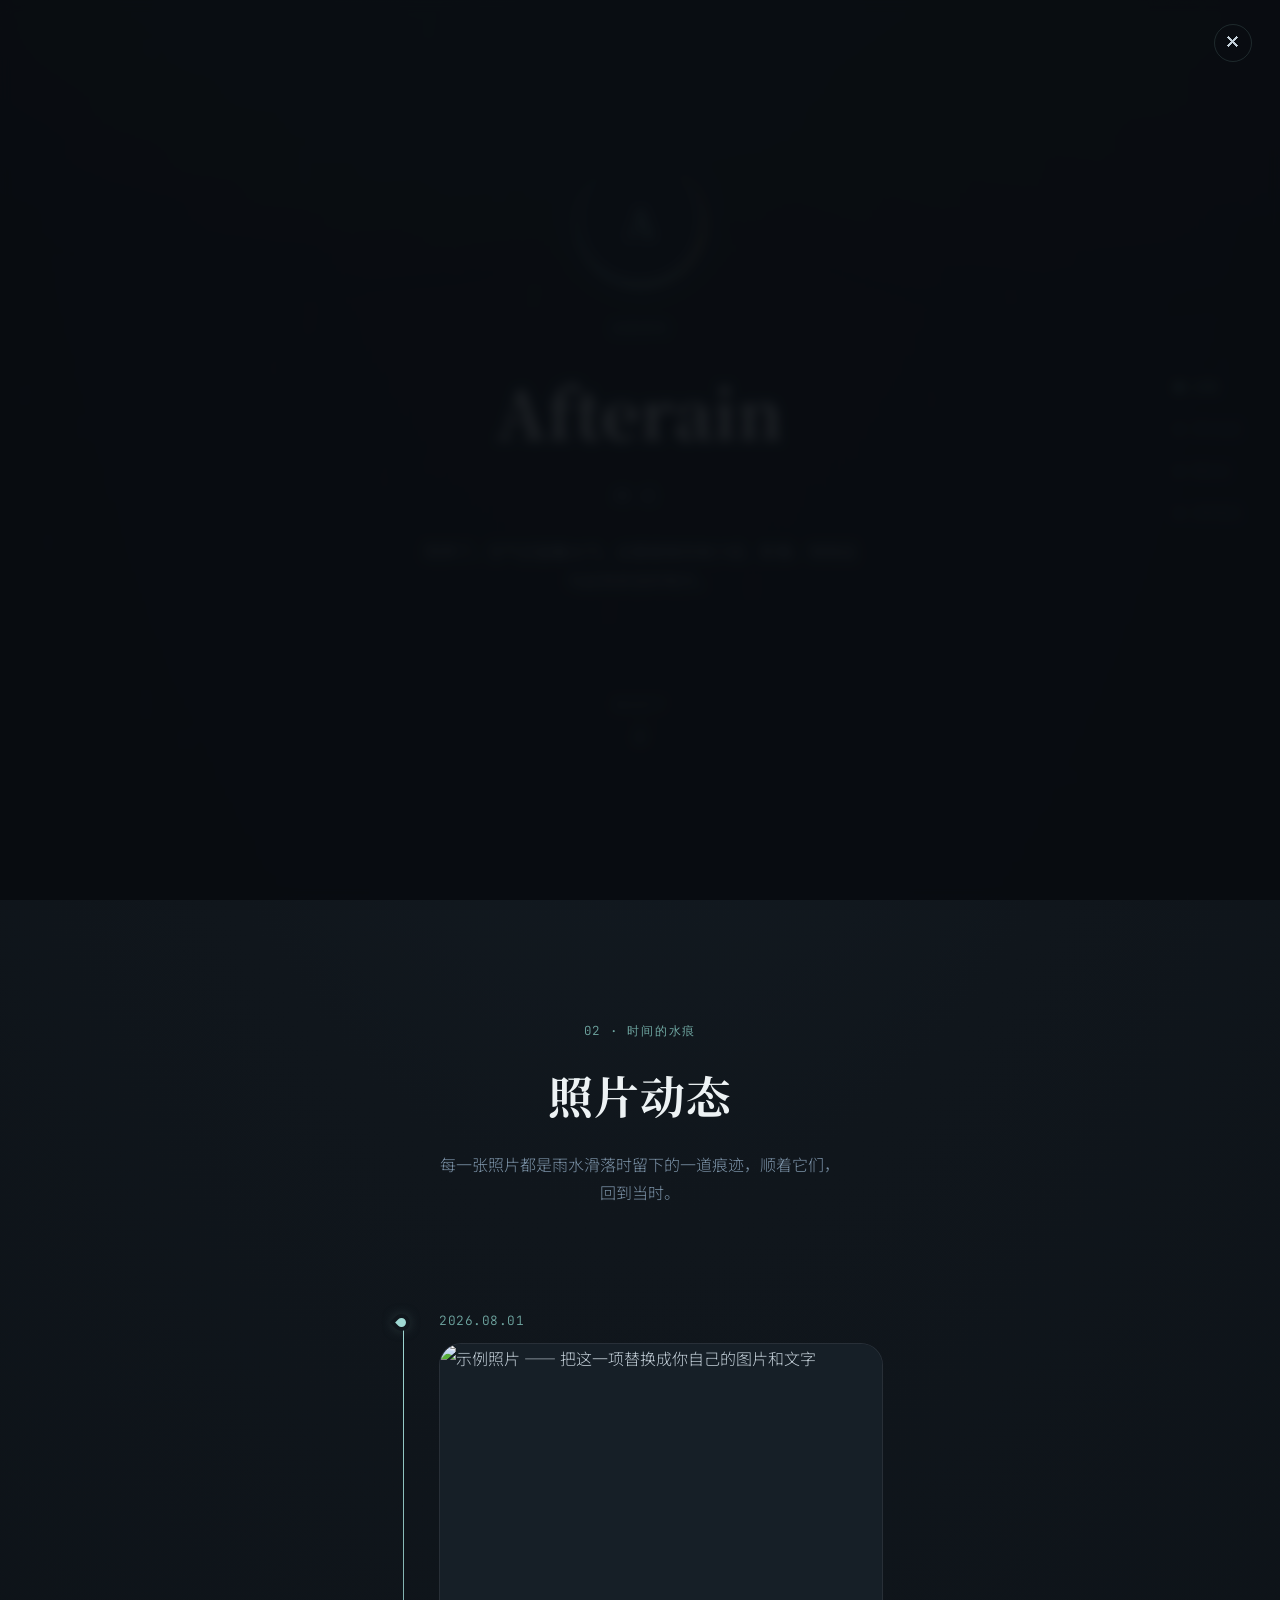
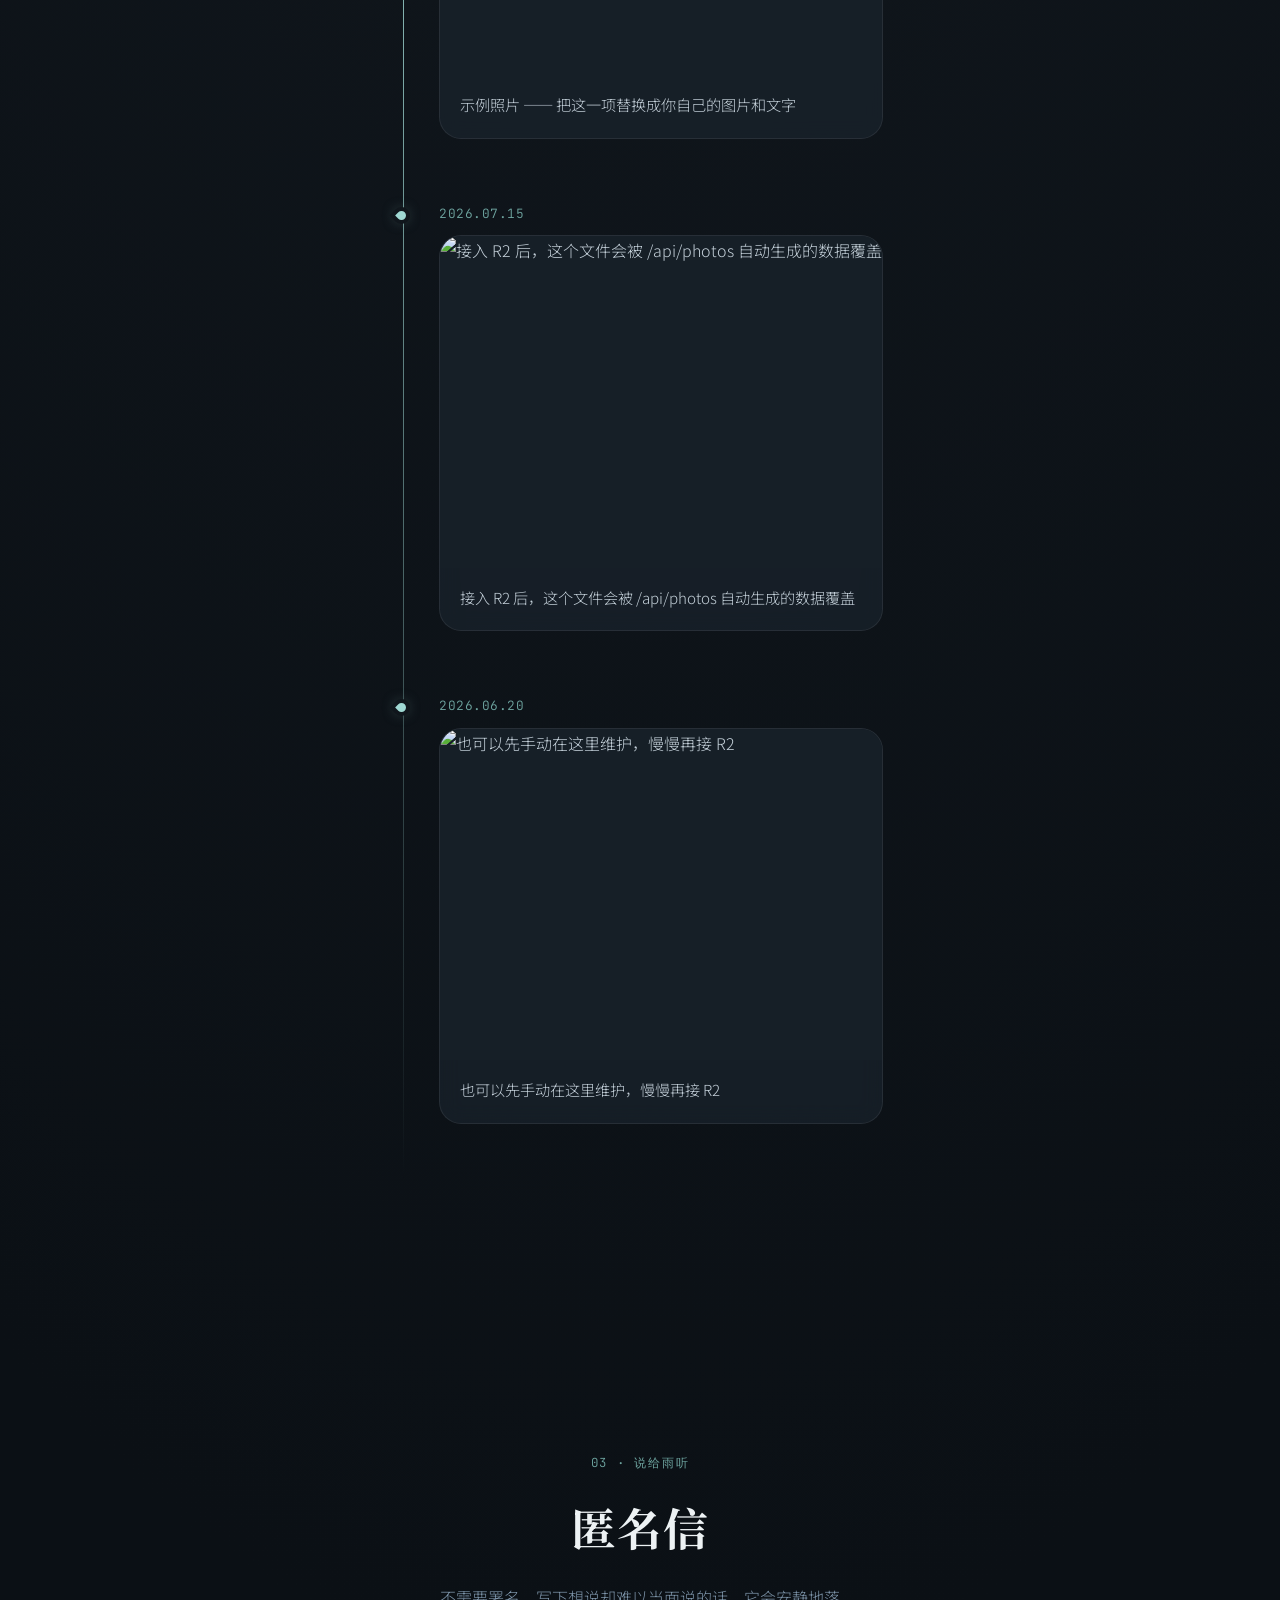
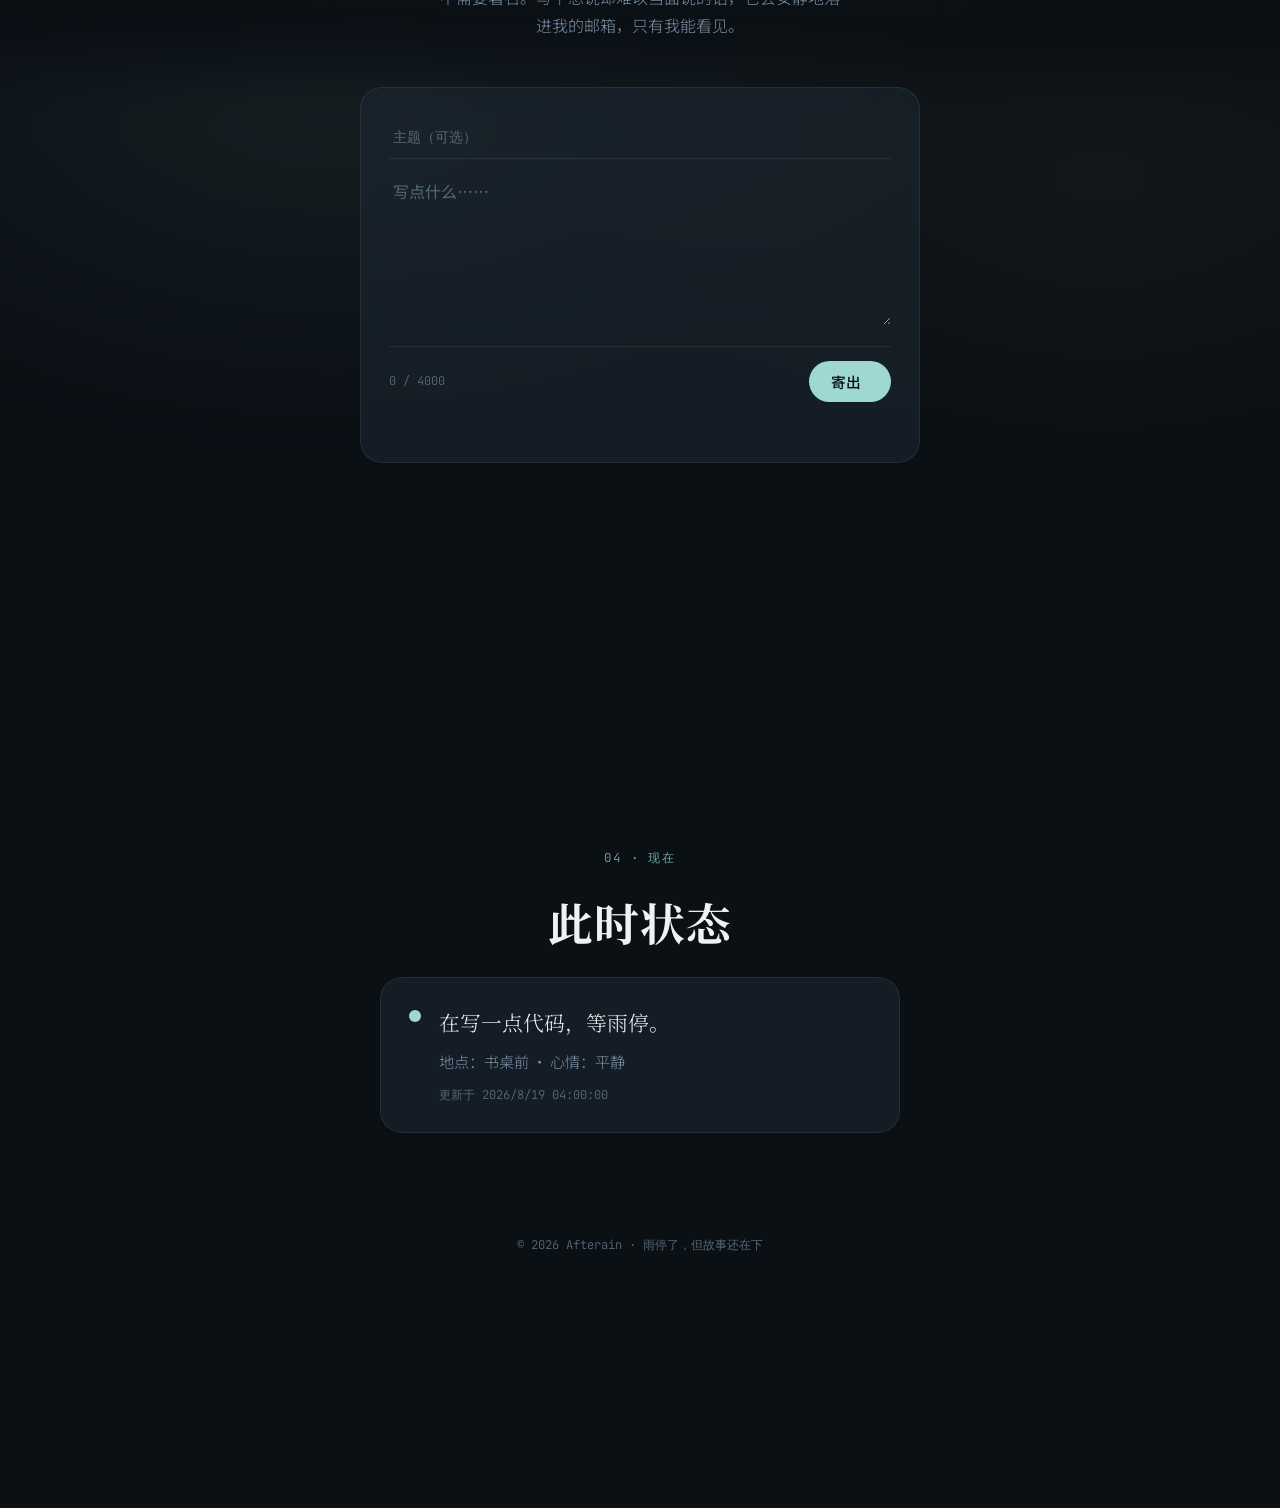
==== index.html @ ecdc2aac "Add files via upload" ====
<!DOCTYPE html>
<html lang="zh-CN">
<head>
<meta charset="UTF-8">
<meta name="viewport" content="width=device-width, initial-scale=1.0">
<title>Afterain · 雨后</title>
<meta name="description" content="Afterain 的个人角落 —— 介绍、照片时间链、匿名信与此时状态。">
<link rel="icon" href="data:image/svg+xml,<svg xmlns=%22http://www.w3.org/2000/svg%22 viewBox=%220 0 100 100%22><text y=%22.9em%22 font-size=%2290%22>💧</text></svg>">
<link rel="preconnect" href="https://fonts.googleapis.com">
<link rel="preconnect" href="https://fonts.gstatic.com" crossorigin>
<link href="https://fonts.googleapis.com/css2?family=Noto+Serif+SC:wght@400;600;700&family=Noto+Sans+SC:wght@300;400;500&family=JetBrains+Mono:wght@400;500&display=swap" rel="stylesheet">
<link rel="stylesheet" href="style.css">
</head>
<body>

<canvas id="rain-canvas"></canvas>
<div class="grain"></div>

<!-- side scroll-spy nav -->
<nav class="dot-nav" aria-label="章节导航">
  <a href="#intro" class="dot-link active" data-target="intro"><span class="dot"></span><span class="dot-label">介绍</span></a>
  <a href="#timeline" class="dot-link" data-target="timeline"><span class="dot"></span><span class="dot-label">照片动态</span></a>
  <a href="#letter" class="dot-link" data-target="letter"><span class="dot"></span><span class="dot-label">匿名信</span></a>
  <a href="#status" class="dot-link" data-target="status"><span class="dot"></span><span class="dot-label">此时状态</span></a>
</nav>

<main>

  <!-- ============ 01 介绍 ============ -->
  <section id="intro" class="section intro-section">
    <div class="mist-layer"></div>
    <div class="section-inner">
      <div class="avatar-wrap">
        <div class="avatar-ring">
          <img id="avatar-img" src="" alt="Afterain 的头像" class="avatar-img" hidden>
          <div id="avatar-placeholder" class="avatar-placeholder">雨</div>
        </div>
        <div class="ripple"></div>
      </div>

      <p class="eyebrow">欢迎来到</p>
      <h1 class="site-title">Afterain<span class="cn-title">雨后</span></h1>
      <p id="intro-bio" class="intro-bio">
        雨停了，空气还留着水汽。这里是我存放介绍、影像、悄悄话与此刻状态的地方。
      </p>

      <div id="intro-links" class="intro-links"><!-- 由 script.js / config 注入社交链接 --></div>

      <a href="#timeline" class="scroll-hint" aria-label="向下滚动查看照片动态">
        <span>顺流而下</span>
        <svg width="14" height="22" viewBox="0 0 14 22" fill="none"><path d="M7 1 L7 19 M1 13 L7 19 L13 13" stroke="currentColor" stroke-width="1.4" stroke-linecap="round" stroke-linejoin="round"/></svg>
      </a>
    </div>
  </section>

  <!-- ============ 02 照片动态 / 时间链 ============ -->
  <section id="timeline" class="section timeline-section">
    <div class="section-header">
      <p class="eyebrow">02 · 时间的水痕</p>
      <h2 class="section-title">照片动态</h2>
      <p class="section-sub">每一张照片都是雨水滑落时留下的一道痕迹，顺着它们，回到当时。</p>
    </div>

    <div id="timeline-list" class="timeline-list" aria-live="polite">
      <div class="timeline-loading">正在打捞记忆…</div>
    </div>
  </section>

  <!-- ============ 03 匿名信 ============ -->
  <section id="letter" class="section letter-section">
    <div class="mist-layer mist-layer--reverse"></div>
    <div class="section-inner letter-inner">
      <p class="eyebrow">03 · 说给雨听</p>
      <h2 class="section-title">匿名信</h2>
      <p class="section-sub">不需要署名。写下想说却难以当面说的话，它会安静地落进我的邮箱，只有我能看见。</p>

      <form id="letter-form" class="letter-form" novalidate>
        <label class="visually-hidden" for="letter-subject">主题（可选）</label>
        <input id="letter-subject" name="subject" type="text" maxlength="80" placeholder="主题（可选）" class="letter-subject-input" autocomplete="off">

        <label class="visually-hidden" for="letter-message">信件内容</label>
        <textarea id="letter-message" name="message" required minlength="1" maxlength="4000" placeholder="写点什么……" class="letter-textarea"></textarea>

        <!-- honeypot：正常用户看不到，机器人常会填写 -->
        <div class="hp-field" aria-hidden="true">
          <label for="letter-website">网站</label>
          <input id="letter-website" name="website" type="text" tabindex="-1" autocomplete="off">
        </div>

        <div class="letter-footer">
          <span id="letter-count" class="letter-count">0 / 4000</span>
          <button type="submit" id="letter-submit" class="letter-submit">
            <span class="btn-label">寄出</span>
            <span class="btn-drop"></span>
          </button>
        </div>

        <p id="letter-status" class="letter-status" role="status" aria-live="polite"></p>
      </form>
    </div>
  </section>

  <!-- ============ 04 此时状态 ============ -->
  <section id="status" class="section status-section">
    <div class="section-inner status-inner">
      <p class="eyebrow">04 · 现在</p>
      <h2 class="section-title">此时状态</h2>

      <div id="status-card" class="status-card">
        <div class="status-pulse"><span class="pulse-dot"></span></div>
        <div class="status-body">
          <p id="status-text" class="status-text">正在加载…</p>
          <p id="status-detail" class="status-detail"></p>
          <p id="status-updated" class="status-updated"></p>
        </div>
      </div>
    </div>

    <footer class="site-footer">
      <p>© <span id="year"></span> Afterain · 雨停了，但故事还在下</p>
    </footer>
  </section>

</main>

<!-- Lightbox -->
<div id="lightbox" class="lightbox" hidden>
  <button id="lightbox-close" class="lightbox-close" aria-label="关闭">✕</button>
  <figure class="lightbox-figure">
    <img id="lightbox-img" src="" alt="">
    <figcaption id="lightbox-caption"></figcaption>
  </figure>
</div>

<script src="config.js"></script>
<script src="script.js"></script>
</body>
</html>
---- style.css ----
/* =========================================================
   Afterain · design tokens
   雨后：湿玻璃、薄雾、静谧的深蓝灰 + 一抹雨后薄荷绿
   ========================================================= */
:root{
  --bg-0: #0B1015;
  --bg-1: #10161C;
  --bg-2: #161F27;
  --surface: rgba(30, 41, 51, 0.55);
  --surface-solid: #1B2530;
  --border: rgba(159, 216, 211, 0.14);
  --border-soft: rgba(232, 237, 241, 0.08);

  --text-0: #EDF2F4;
  --text-1: #C3CFD8;
  --text-2: #7C93A8;
  --text-3: #55697A;

  --accent: #9FD8D3;       /* 雨后薄荷 */
  --accent-dim: #6FA6A1;
  --accent-warm: #C9A66B;  /* 雨后微光 */

  --font-display: 'Noto Serif SC', 'Songti SC', serif;
  --font-body: 'Noto Sans SC', -apple-system, BlinkMacSystemFont, 'PingFang SC', sans-serif;
  --font-mono: 'JetBrains Mono', ui-monospace, SFMono-Regular, monospace;

  --radius-lg: 22px;
  --radius-md: 14px;
  --radius-sm: 8px;

  --ease: cubic-bezier(0.22, 1, 0.36, 1);
}

*{ box-sizing: border-box; }
html{ scroll-behavior: smooth; }

body{
  margin: 0;
  background: radial-gradient(ellipse 120% 80% at 50% -10%, #17222b 0%, var(--bg-1) 45%, var(--bg-0) 100%);
  color: var(--text-1);
  font-family: var(--font-body);
  font-weight: 300;
  line-height: 1.75;
  overflow-x: hidden;
  min-height: 100vh;
}

@media (prefers-reduced-motion: reduce){
  html{ scroll-behavior: auto; }
  *{ animation-duration: 0.001ms !important; animation-iteration-count: 1 !important; transition-duration: 0.001ms !important; }
}

::selection{ background: rgba(159,216,211,0.28); color: #fff; }

a{ color: inherit; text-decoration: none; }

.visually-hidden{
  position: absolute; width: 1px; height: 1px; overflow: hidden;
  clip: rect(0 0 0 0); white-space: nowrap; border: 0; padding: 0; margin: -1px;
}

:focus-visible{
  outline: 2px solid var(--accent);
  outline-offset: 3px;
  border-radius: 4px;
}

/* =========================================================
   Ambient rain canvas + grain
   ========================================================= */
#rain-canvas{
  position: fixed;
  inset: 0;
  width: 100%;
  height: 100%;
  z-index: 0;
  pointer-events: none;
  opacity: 0.55;
}

.grain{
  position: fixed;
  inset: 0;
  z-index: 1;
  pointer-events: none;
  opacity: 0.035;
  mix-blend-mode: overlay;
  background-image: url("data:image/svg+xml,%3Csvg xmlns='http://www.w3.org/2000/svg' width='120' height='120'%3E%3Cfilter id='n'%3E%3CfeTurbulence type='fractalNoise' baseFrequency='0.9' numOctaves='2' stitchTiles='stitch'/%3E%3C/filter%3E%3Crect width='100%25' height='100%25' filter='url(%23n)'/%3E%3C/svg%3E");
}

main{ position: relative; z-index: 2; }

/* =========================================================
   Side scroll-spy nav (droplet trail)
   ========================================================= */
.dot-nav{
  position: fixed;
  right: clamp(18px, 3vw, 40px);
  top: 50%;
  transform: translateY(-50%);
  z-index: 50;
  display: flex;
  flex-direction: column;
  gap: 22px;
}

.dot-link{
  display: flex;
  align-items: center;
  gap: 10px;
  color: var(--text-3);
  font-family: var(--font-mono);
  font-size: 0.72rem;
  letter-spacing: 0.02em;
}

.dot-link .dot{
  width: 7px; height: 7px;
  border-radius: 50%;
  background: var(--text-3);
  box-shadow: 0 0 0 3px transparent;
  transition: all 0.4s var(--ease);
}

.dot-link .dot-label{
  opacity: 0;
  transform: translateX(6px);
  transition: all 0.3s var(--ease);
  white-space: nowrap;
}

.dot-link:hover .dot-label,
.dot-link.active .dot-label{
  opacity: 1;
  transform: translateX(0);
}

.dot-link.active .dot,
.dot-link:hover .dot{
  background: var(--accent);
  box-shadow: 0 0 0 3px rgba(159,216,211,0.18);
}
.dot-link.active{ color: var(--accent); }

@media (max-width: 720px){
  .dot-nav{
    top: auto; bottom: 14px; left: 50%; right: auto; transform: translateX(-50%);
    flex-direction: row; gap: 18px;
    background: rgba(16,22,28,0.6);
    backdrop-filter: blur(12px);
    padding: 10px 16px;
    border-radius: 999px;
    border: 1px solid var(--border-soft);
  }
  .dot-link .dot-label{ display: none; }
}

/* =========================================================
   Section shells
   ========================================================= */
.section{
  position: relative;
  min-height: 100vh;
  padding: 120px 8vw;
  display: flex;
  flex-direction: column;
  justify-content: center;
}

.section-inner{
  max-width: 760px;
  margin: 0 auto;
  width: 100%;
  text-align: center;
}

.eyebrow{
  font-family: var(--font-mono);
  font-size: 0.78rem;
  letter-spacing: 0.14em;
  color: var(--accent-dim);
  margin: 0 0 14px;
  text-transform: uppercase;
}

.section-title{
  font-family: var(--font-display);
  font-weight: 700;
  font-size: clamp(2rem, 4vw, 2.8rem);
  color: var(--text-0);
  margin: 0 0 16px;
  letter-spacing: 0.02em;
}

.section-sub{
  color: var(--text-2);
  font-weight: 300;
  max-width: 46ch;
  margin: 0 auto 48px;
}

.section-header{
  max-width: 760px;
  margin: 0 auto 56px;
  text-align: center;
}

/* mist ambience behind intro/letter */
.mist-layer{
  position: absolute;
  inset: -10% -10% auto -10%;
  height: 60%;
  background: radial-gradient(ellipse 60% 100% at 30% 0%, rgba(159,216,211,0.08), transparent 70%),
              radial-gradient(ellipse 50% 80% at 80% 20%, rgba(201,166,107,0.05), transparent 70%);
  filter: blur(30px);
  pointer-events: none;
  z-index: -1;
}
.mist-layer--reverse{ inset: auto -10% -10% -10%; top: 40%; height: 60%; }

/* =========================================================
   01 Intro
   ========================================================= */
.intro-section{ align-items: center; }

.avatar-wrap{
  position: relative;
  width: 132px; height: 132px;
  margin: 0 auto 30px;
}

.avatar-ring{
  width: 132px; height: 132px;
  border-radius: 50%;
  padding: 3px;
  background: conic-gradient(from 180deg, var(--accent), transparent 40%, transparent 60%, var(--accent-warm), var(--accent));
  display: flex; align-items: center; justify-content: center;
  animation: rotate-ring 12s linear infinite;
}

@keyframes rotate-ring{ to{ transform: rotate(360deg); } }

.avatar-img, .avatar-placeholder{
  width: 100%; height: 100%;
  border-radius: 50%;
  object-fit: cover;
  background: var(--surface-solid);
}

.avatar-placeholder{
  display: flex; align-items: center; justify-content: center;
  font-family: var(--font-display);
  font-size: 2.4rem;
  color: var(--accent);
  border: 1px solid var(--border);
}

.ripple{
  position: absolute; inset: -14px;
  border-radius: 50%;
  border: 1px solid rgba(159,216,211,0.25);
  animation: ripple 3.2s var(--ease) infinite;
  pointer-events: none;
}
@keyframes ripple{
  0%{ transform: scale(0.85); opacity: 0.6; }
  100%{ transform: scale(1.35); opacity: 0; }
}

.site-title{
  font-family: var(--font-display);
  font-weight: 700;
  font-size: clamp(2.6rem, 7vw, 4.2rem);
  color: var(--text-0);
  margin: 0 0 6px;
  letter-spacing: 0.01em;
}
.cn-title{
  display: block;
  font-size: 1.1rem;
  font-weight: 400;
  letter-spacing: 0.5em;
  color: var(--text-2);
  margin-top: 10px;
}

.intro-bio{
  max-width: 48ch;
  margin: 26px auto 30px;
  color: var(--text-1);
  font-size: 1.02rem;
}

.intro-links{
  display: flex;
  gap: 14px;
  justify-content: center;
  flex-wrap: wrap;
  margin-bottom: 64px;
}
.intro-links a{
  display: inline-flex; align-items: center; gap: 6px;
  padding: 8px 16px;
  border: 1px solid var(--border);
  border-radius: 999px;
  font-family: var(--font-mono);
  font-size: 0.82rem;
  color: var(--text-1);
  background: var(--surface);
  backdrop-filter: blur(8px);
  transition: all 0.3s var(--ease);
}
.intro-links a:hover{
  border-color: var(--accent);
  color: var(--accent);
  transform: translateY(-2px);
}

.scroll-hint{
  display: inline-flex;
  flex-direction: column;
  align-items: center;
  gap: 8px;
  color: var(--text-3);
  font-family: var(--font-mono);
  font-size: 0.72rem;
  letter-spacing: 0.1em;
}
.scroll-hint svg{ animation: bob 2s ease-in-out infinite; color: var(--accent-dim); }
@keyframes bob{ 0%,100%{ transform: translateY(0); } 50%{ transform: translateY(6px); } }

/* =========================================================
   02 Timeline (water-trace)
   ========================================================= */
.timeline-list{
  position: relative;
  max-width: 760px;
  margin: 0 auto;
  padding-left: 42px;
}

.timeline-list::before{
  content: "";
  position: absolute;
  left: 6px; top: 6px; bottom: 6px;
  width: 1px;
  background: linear-gradient(to bottom, var(--accent) 0%, rgba(159,216,211,0.15) 85%, transparent 100%);
}

.timeline-loading, .timeline-empty{
  color: var(--text-3);
  font-family: var(--font-mono);
  font-size: 0.9rem;
  padding: 20px 0;
}

.timeline-item{
  position: relative;
  margin-bottom: 64px;
  opacity: 0;
  transform: translateY(24px);
  transition: opacity 0.7s var(--ease), transform 0.7s var(--ease);
}
.timeline-item.in-view{ opacity: 1; transform: translateY(0); }

.timeline-item::before{
  content: "";
  position: absolute;
  left: -42px; top: 8px;
  width: 9px; height: 9px;
  border-radius: 50% 50% 50% 0;
  transform: rotate(45deg);
  background: var(--accent);
  box-shadow: 0 0 0 4px var(--bg-1), 0 0 14px rgba(159,216,211,0.5);
}

.timeline-date{
  font-family: var(--font-mono);
  font-size: 0.8rem;
  color: var(--accent-dim);
  margin-bottom: 10px;
  letter-spacing: 0.04em;
}

.timeline-card{
  border-radius: var(--radius-lg);
  overflow: hidden;
  border: 1px solid var(--border-soft);
  background: var(--surface);
  backdrop-filter: blur(10px);
  transition: border-color 0.3s var(--ease), transform 0.3s var(--ease);
}
.timeline-card:hover{ border-color: var(--border); transform: translateY(-3px); }

.timeline-card button.photo-trigger{
  all: unset;
  display: block;
  width: 100%;
  cursor: zoom-in;
}

.timeline-card img{
  width: 100%;
  display: block;
  aspect-ratio: 4 / 3;
  object-fit: cover;
  background: var(--bg-2);
}

.timeline-caption{
  padding: 16px 20px 20px;
  color: var(--text-1);
  font-size: 0.95rem;
  text-align: left;
}

/* =========================================================
   03 Anonymous letter
   ========================================================= */
.letter-inner{ text-align: center; }

.letter-form{
  max-width: 560px;
  margin: 0 auto;
  text-align: left;
  border-radius: var(--radius-lg);
  border: 1px solid var(--border-soft);
  background: var(--surface);
  backdrop-filter: blur(14px);
  padding: 28px;
}

.letter-subject-input,
.letter-textarea{
  width: 100%;
  background: transparent;
  border: none;
  border-bottom: 1px solid var(--border-soft);
  color: var(--text-0);
  font-family: var(--font-body);
  font-size: 1rem;
  padding: 12px 4px;
  resize: vertical;
  transition: border-color 0.3s var(--ease);
}
.letter-subject-input{ font-family: var(--font-mono); font-size: 0.88rem; margin-bottom: 6px; }
.letter-textarea{ min-height: 160px; line-height: 1.8; border-bottom: none; }

.letter-subject-input:focus,
.letter-textarea:focus{ outline: none; border-color: var(--accent); }
.letter-subject-input::placeholder,
.letter-textarea::placeholder{ color: var(--text-3); }

.hp-field{ position: absolute; left: -9999px; top: -9999px; }

.letter-footer{
  display: flex;
  align-items: center;
  justify-content: space-between;
  margin-top: 14px;
  padding-top: 14px;
  border-top: 1px solid var(--border-soft);
}

.letter-count{
  font-family: var(--font-mono);
  font-size: 0.75rem;
  color: var(--text-3);
}

.letter-submit{
  position: relative;
  display: inline-flex;
  align-items: center;
  gap: 8px;
  background: var(--accent);
  color: #0B1015;
  border: none;
  border-radius: 999px;
  padding: 10px 22px;
  font-family: var(--font-body);
  font-weight: 500;
  font-size: 0.92rem;
  cursor: pointer;
  overflow: hidden;
  transition: transform 0.25s var(--ease), background 0.25s var(--ease);
}
.letter-submit:hover{ transform: translateY(-2px); background: #b6e5e1; }
.letter-submit:active{ transform: translateY(0); }
.letter-submit:disabled{ opacity: 0.6; cursor: progress; transform: none; }

.letter-status{
  margin: 16px 0 0;
  font-size: 0.86rem;
  color: var(--text-2);
  min-height: 1.2em;
}
.letter-status.is-success{ color: var(--accent); }
.letter-status.is-error{ color: #e08a8a; }

/* =========================================================
   04 Status
   ========================================================= */
.status-inner{ text-align: center; }

.status-card{
  max-width: 520px;
  margin: 0 auto;
  display: flex;
  align-items: flex-start;
  gap: 18px;
  text-align: left;
  border-radius: var(--radius-lg);
  border: 1px solid var(--border-soft);
  background: var(--surface);
  backdrop-filter: blur(14px);
  padding: 26px 28px;
}

.status-pulse{
  flex-shrink: 0;
  width: 12px; height: 12px;
  margin-top: 6px;
  position: relative;
}
.pulse-dot{
  display: block;
  width: 100%; height: 100%;
  border-radius: 50%;
  background: var(--accent);
  box-shadow: 0 0 0 0 rgba(159,216,211,0.6);
  animation: pulse 2.4s ease-out infinite;
}
@keyframes pulse{
  0%{ box-shadow: 0 0 0 0 rgba(159,216,211,0.5); }
  70%{ box-shadow: 0 0 0 10px rgba(159,216,211,0); }
  100%{ box-shadow: 0 0 0 0 rgba(159,216,211,0); }
}

.status-text{
  font-family: var(--font-display);
  font-size: 1.3rem;
  color: var(--text-0);
  margin: 0 0 8px;
}
.status-detail{
  color: var(--text-2);
  font-size: 0.95rem;
  margin: 0 0 10px;
}
.status-updated{
  font-family: var(--font-mono);
  font-size: 0.76rem;
  color: var(--text-3);
  margin: 0;
}

.site-footer{
  text-align: center;
  margin-top: 90px;
  color: var(--text-3);
  font-family: var(--font-mono);
  font-size: 0.76rem;
}

/* =========================================================
   Lightbox
   ========================================================= */
.lightbox{
  position: fixed; inset: 0; z-index: 100;
  background: rgba(8,12,16,0.9);
  backdrop-filter: blur(6px);
  display: flex; align-items: center; justify-content: center;
  padding: 6vh 6vw;
  animation: fade-in 0.25s var(--ease);
}
@keyframes fade-in{ from{ opacity: 0; } to{ opacity: 1; } }

.lightbox-figure{
  margin: 0;
  max-width: 900px;
  max-height: 88vh;
  text-align: center;
}
.lightbox-figure img{
  max-width: 100%;
  max-height: 74vh;
  border-radius: var(--radius-md);
  object-fit: contain;
  box-shadow: 0 30px 80px rgba(0,0,0,0.5);
}
.lightbox-figure figcaption{
  margin-top: 16px;
  color: var(--text-1);
  font-size: 0.92rem;
}

.lightbox-close{
  position: absolute;
  top: 24px; right: 28px;
  background: transparent;
  border: 1px solid var(--border);
  color: var(--text-1);
  width: 38px; height: 38px;
  border-radius: 50%;
  cursor: pointer;
  font-size: 1rem;
  transition: all 0.25s var(--ease);
}
.lightbox-close:hover{ color: var(--accent); border-color: var(--accent); }

/* =========================================================
   Responsive
   ========================================================= */
@media (max-width: 560px){
  .section{ padding: 100px 6vw; }
  .timeline-list{ padding-left: 30px; }
  .timeline-item::before{ left: -30px; }
  .letter-form{ padding: 20px; }
  .status-card{ flex-direction: column; }
}
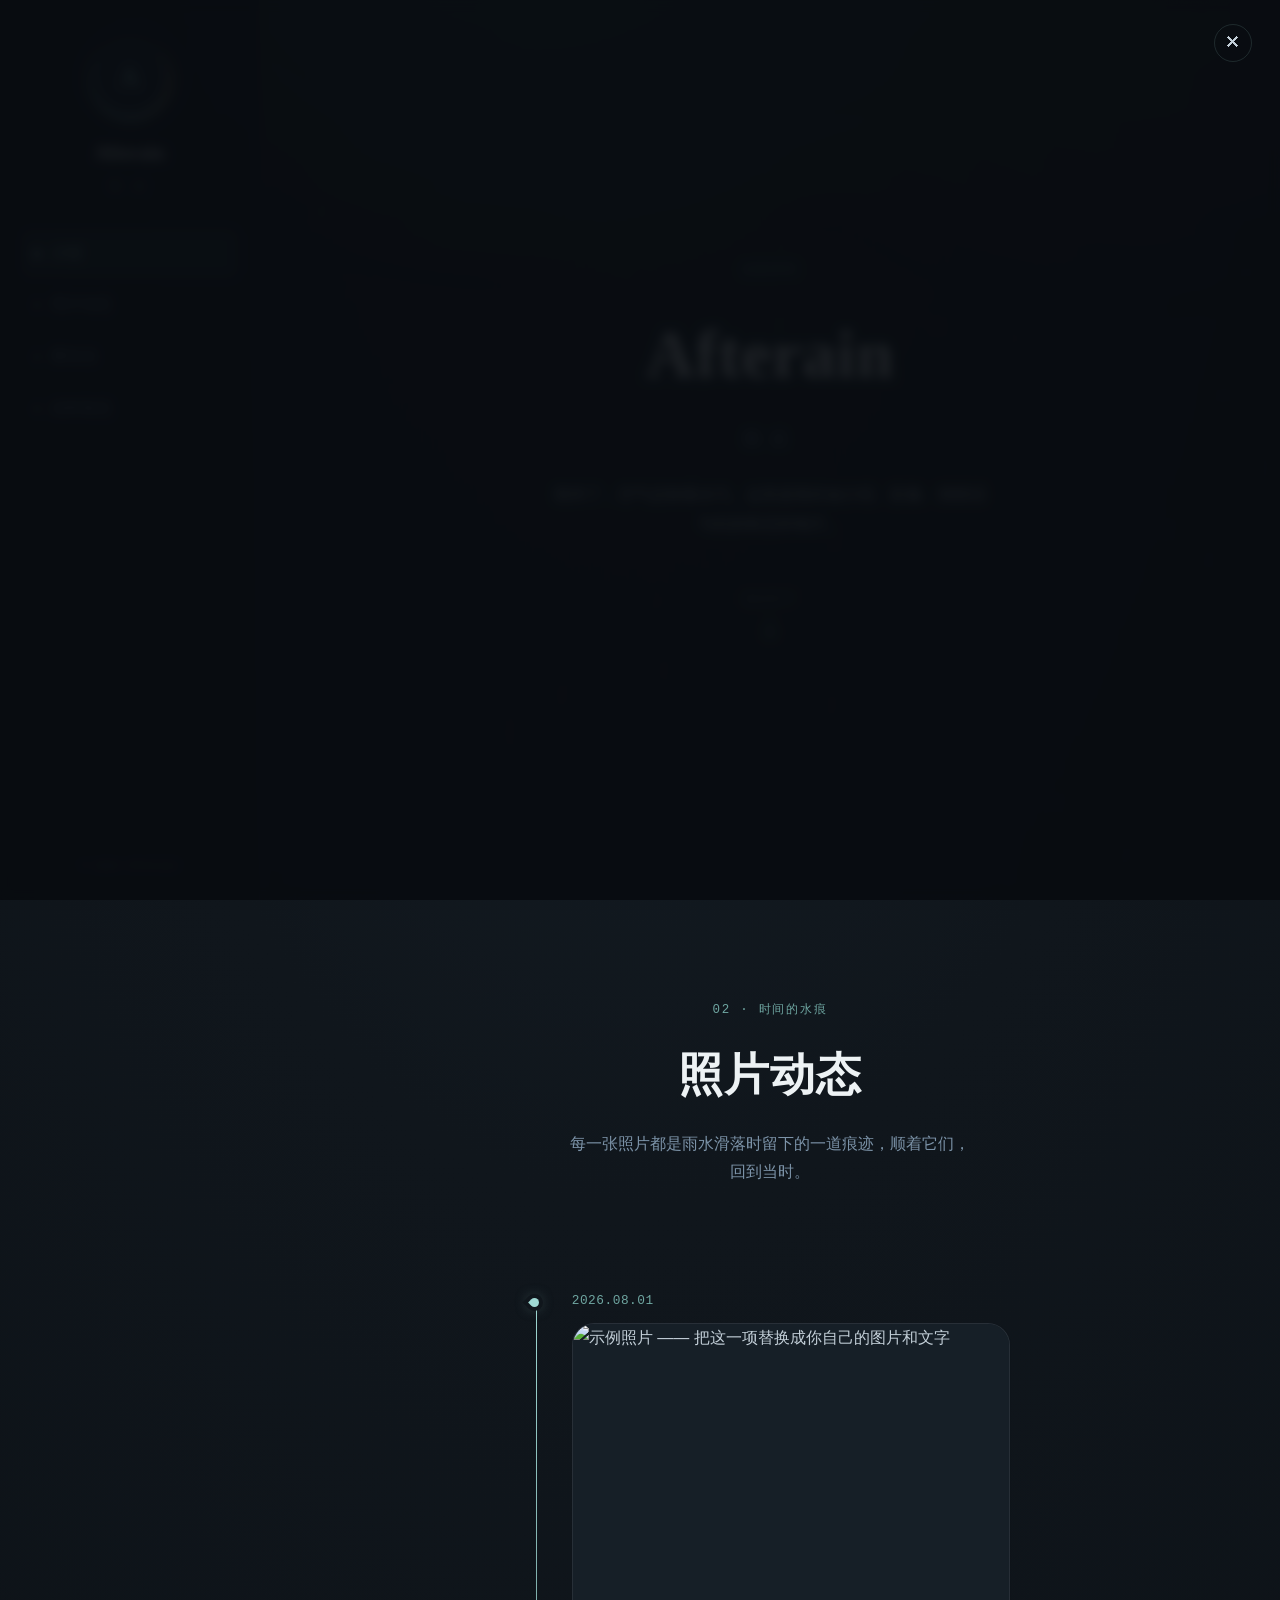
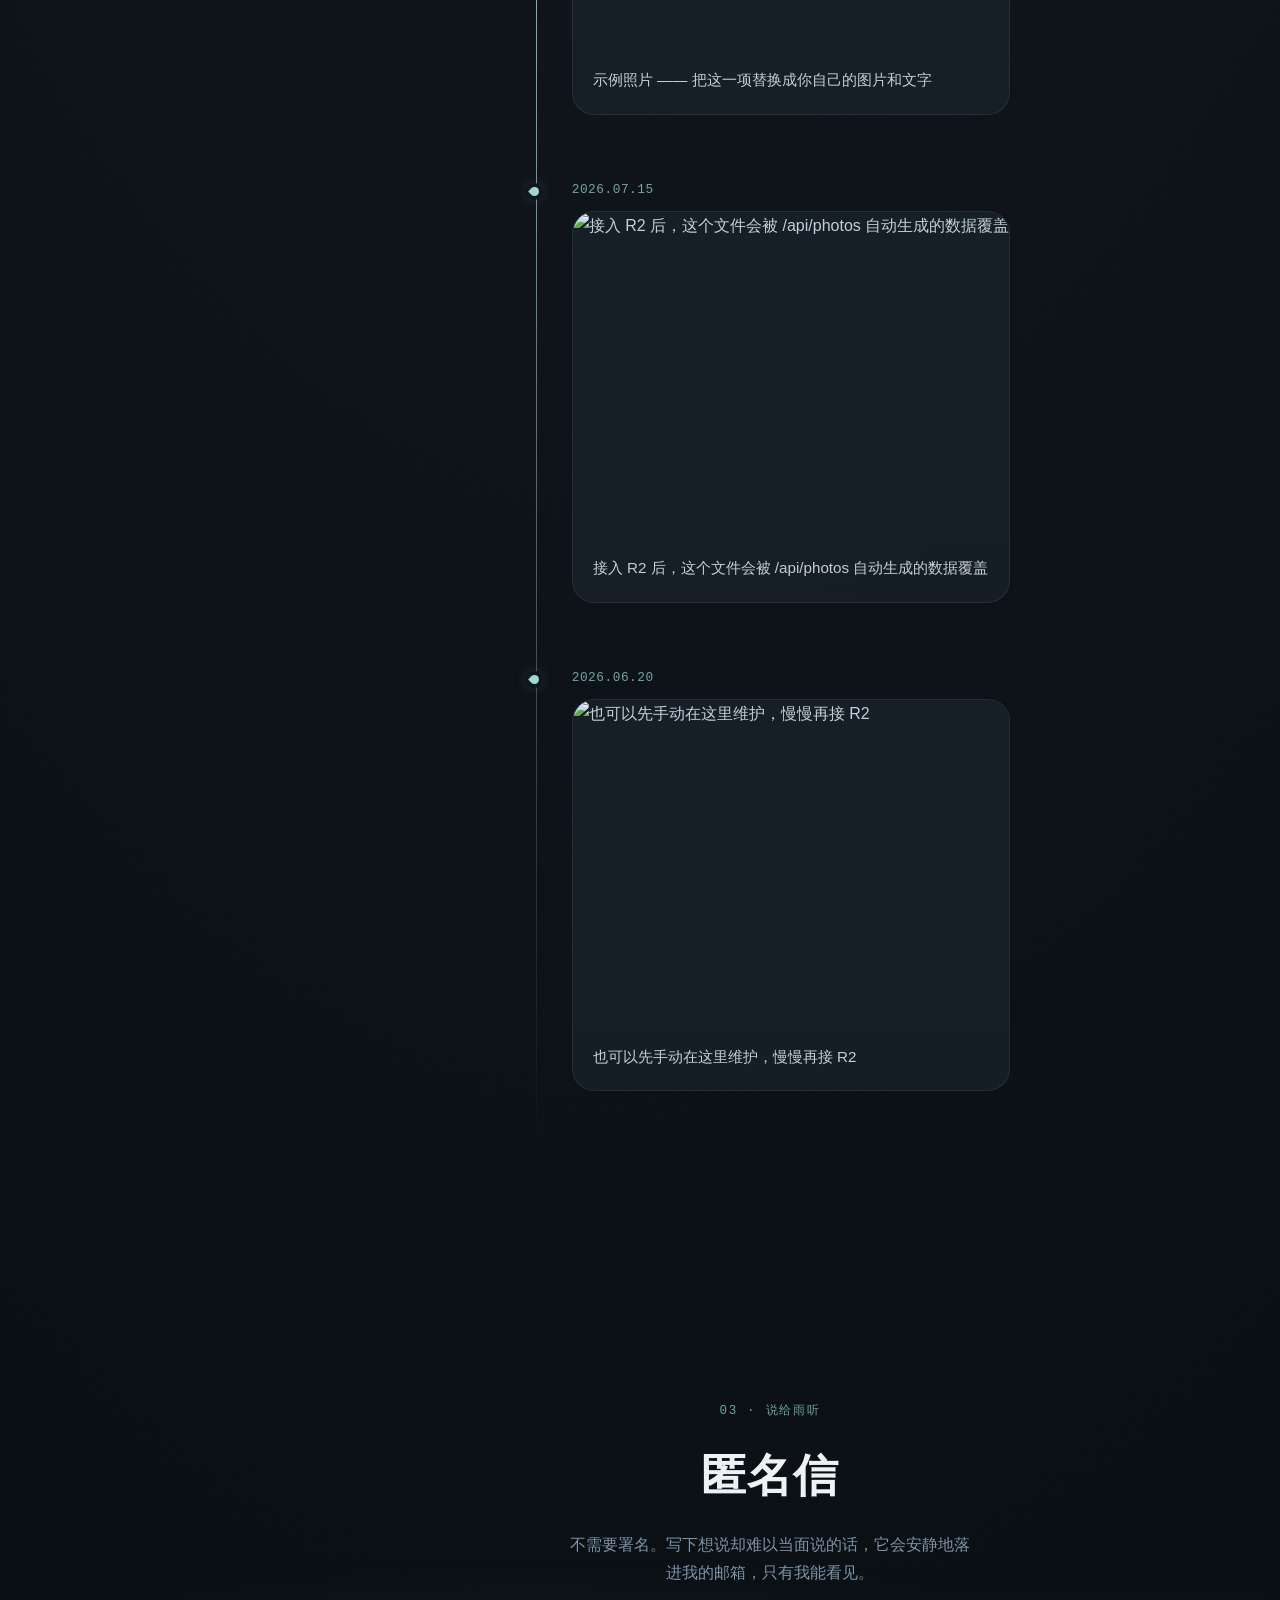
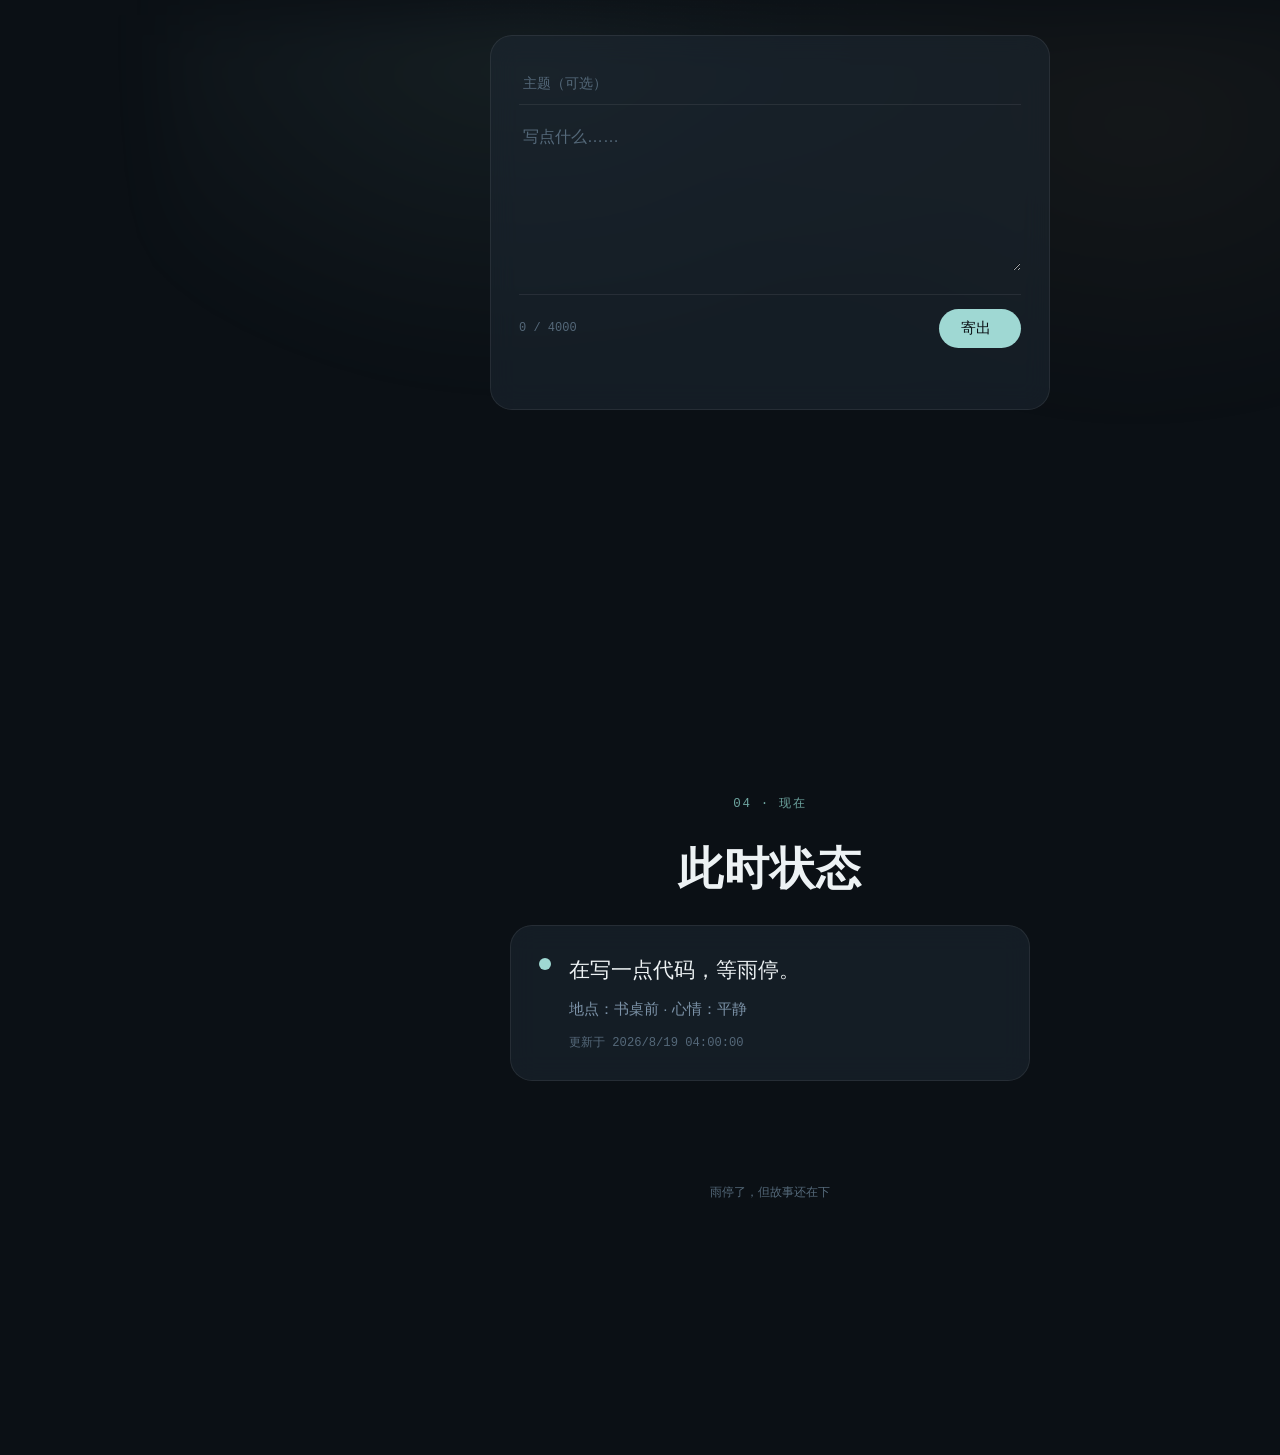
==== commit 24b3373f: "1" ====
--- a/index.html
+++ b/index.html
@@ -6,9 +6,6 @@
 <title>Afterain · 雨后</title>
 <meta name="description" content="Afterain 的个人角落 —— 介绍、照片时间链、匿名信与此时状态。">
 <link rel="icon" href="data:image/svg+xml,<svg xmlns=%22http://www.w3.org/2000/svg%22 viewBox=%220 0 100 100%22><text y=%22.9em%22 font-size=%2290%22>💧</text></svg>">
-<link rel="preconnect" href="https://fonts.googleapis.com">
-<link rel="preconnect" href="https://fonts.gstatic.com" crossorigin>
-<link href="https://fonts.googleapis.com/css2?family=Noto+Serif+SC:wght@400;600;700&family=Noto+Sans+SC:wght@300;400;500&family=JetBrains+Mono:wght@400;500&display=swap" rel="stylesheet">
 <link rel="stylesheet" href="style.css">
 </head>
 <body>
@@ -16,20 +13,20 @@
 <canvas id="rain-canvas"></canvas>
 <div class="grain"></div>
 
-<!-- side scroll-spy nav -->
-<nav class="dot-nav" aria-label="章节导航">
-  <a href="#intro" class="dot-link active" data-target="intro"><span class="dot"></span><span class="dot-label">介绍</span></a>
-  <a href="#timeline" class="dot-link" data-target="timeline"><span class="dot"></span><span class="dot-label">照片动态</span></a>
-  <a href="#letter" class="dot-link" data-target="letter"><span class="dot"></span><span class="dot-label">匿名信</span></a>
-  <a href="#status" class="dot-link" data-target="status"><span class="dot"></span><span class="dot-label">此时状态</span></a>
-</nav>
+<!-- mobile top bar -->
+<div class="mobile-bar">
+  <button id="sidebar-toggle" class="sidebar-toggle" aria-label="打开菜单" aria-expanded="false" aria-controls="sidebar">
+    <span></span><span></span><span></span>
+  </button>
+  <span class="mobile-bar-title">Afterain</span>
+</div>
+<div id="sidebar-backdrop" class="sidebar-backdrop" hidden></div>
 
-<main>
+<div class="layout">
 
-  <!-- ============ 01 介绍 ============ -->
-  <section id="intro" class="section intro-section">
-    <div class="mist-layer"></div>
-    <div class="section-inner">
+  <!-- ============ 侧边栏：头像 + 导航 ============ -->
+  <aside id="sidebar" class="sidebar">
+    <div class="sidebar-top">
       <div class="avatar-wrap">
         <div class="avatar-ring">
           <img id="avatar-img" src="" alt="Afterain 的头像" class="avatar-img" hidden>
@@ -37,91 +34,120 @@
         </div>
         <div class="ripple"></div>
       </div>
-
-      <p class="eyebrow">欢迎来到</p>
-      <h1 class="site-title">Afterain<span class="cn-title">雨后</span></h1>
-      <p id="intro-bio" class="intro-bio">
-        雨停了，空气还留着水汽。这里是我存放介绍、影像、悄悄话与此刻状态的地方。
-      </p>
-
-      <div id="intro-links" class="intro-links"><!-- 由 script.js / config 注入社交链接 --></div>
-
-      <a href="#timeline" class="scroll-hint" aria-label="向下滚动查看照片动态">
-        <span>顺流而下</span>
-        <svg width="14" height="22" viewBox="0 0 14 22" fill="none"><path d="M7 1 L7 19 M1 13 L7 19 L13 13" stroke="currentColor" stroke-width="1.4" stroke-linecap="round" stroke-linejoin="round"/></svg>
-      </a>
-    </div>
-  </section>
-
-  <!-- ============ 02 照片动态 / 时间链 ============ -->
-  <section id="timeline" class="section timeline-section">
-    <div class="section-header">
-      <p class="eyebrow">02 · 时间的水痕</p>
-      <h2 class="section-title">照片动态</h2>
-      <p class="section-sub">每一张照片都是雨水滑落时留下的一道痕迹，顺着它们，回到当时。</p>
+      <p id="sidebar-name" class="sidebar-name">Afterain</p>
+      <p class="sidebar-name-cn">雨 后</p>
     </div>
 
-    <div id="timeline-list" class="timeline-list" aria-live="polite">
-      <div class="timeline-loading">正在打捞记忆…</div>
-    </div>
-  </section>
+    <nav class="sidebar-nav" aria-label="章节导航">
+      <a href="#intro" class="nav-link active" data-target="intro">
+        <span class="nav-dot"></span><span>介绍</span>
+      </a>
+      <a href="#timeline" class="nav-link" data-target="timeline">
+        <span class="nav-dot"></span><span>照片动态</span>
+      </a>
+      <a href="#letter" class="nav-link" data-target="letter">
+        <span class="nav-dot"></span><span>匿名信</span>
+      </a>
+      <a href="#status" class="nav-link" data-target="status">
+        <span class="nav-dot"></span><span>此时状态</span>
+      </a>
+    </nav>
 
-  <!-- ============ 03 匿名信 ============ -->
-  <section id="letter" class="section letter-section">
-    <div class="mist-layer mist-layer--reverse"></div>
-    <div class="section-inner letter-inner">
-      <p class="eyebrow">03 · 说给雨听</p>
-      <h2 class="section-title">匿名信</h2>
-      <p class="section-sub">不需要署名。写下想说却难以当面说的话，它会安静地落进我的邮箱，只有我能看见。</p>
+    <div id="sidebar-links" class="sidebar-links"><!-- 由 script.js / config 注入社交链接 --></div>
 
-      <form id="letter-form" class="letter-form" novalidate>
-        <label class="visually-hidden" for="letter-subject">主题（可选）</label>
-        <input id="letter-subject" name="subject" type="text" maxlength="80" placeholder="主题（可选）" class="letter-subject-input" autocomplete="off">
+    <p class="sidebar-footer">© <span id="year"></span> Afterain</p>
+  </aside>
 
-        <label class="visually-hidden" for="letter-message">信件内容</label>
-        <textarea id="letter-message" name="message" required minlength="1" maxlength="4000" placeholder="写点什么……" class="letter-textarea"></textarea>
+  <!-- ============ 主内容 ============ -->
+  <main class="content">
 
-        <!-- honeypot：正常用户看不到，机器人常会填写 -->
-        <div class="hp-field" aria-hidden="true">
-          <label for="letter-website">网站</label>
-          <input id="letter-website" name="website" type="text" tabindex="-1" autocomplete="off">
-        </div>
+    <!-- 01 介绍 -->
+    <section id="intro" class="section intro-section">
+      <div class="mist-layer"></div>
+      <div class="section-inner">
+        <p class="eyebrow">欢迎来到</p>
+        <h1 class="site-title">Afterain<span class="cn-title">雨后</span></h1>
+        <p id="intro-bio" class="intro-bio">
+          雨停了，空气还留着水汽。这里是我存放介绍、影像、悄悄话与此刻状态的地方。
+        </p>
 
-        <div class="letter-footer">
-          <span id="letter-count" class="letter-count">0 / 4000</span>
-          <button type="submit" id="letter-submit" class="letter-submit">
-            <span class="btn-label">寄出</span>
-            <span class="btn-drop"></span>
-          </button>
-        </div>
+        <a href="#timeline" class="scroll-hint" aria-label="向下滚动查看照片动态">
+          <span>顺流而下</span>
+          <svg width="14" height="22" viewBox="0 0 14 22" fill="none"><path d="M7 1 L7 19 M1 13 L7 19 L13 13" stroke="currentColor" stroke-width="1.4" stroke-linecap="round" stroke-linejoin="round"/></svg>
+        </a>
+      </div>
+    </section>
 
-        <p id="letter-status" class="letter-status" role="status" aria-live="polite"></p>
-      </form>
-    </div>
-  </section>
+    <!-- 02 照片动态 / 时间链 -->
+    <section id="timeline" class="section timeline-section">
+      <div class="section-header">
+        <p class="eyebrow">02 · 时间的水痕</p>
+        <h2 class="section-title">照片动态</h2>
+        <p class="section-sub">每一张照片都是雨水滑落时留下的一道痕迹，顺着它们，回到当时。</p>
+      </div>
 
-  <!-- ============ 04 此时状态 ============ -->
-  <section id="status" class="section status-section">
-    <div class="section-inner status-inner">
-      <p class="eyebrow">04 · 现在</p>
-      <h2 class="section-title">此时状态</h2>
+      <div id="timeline-list" class="timeline-list" aria-live="polite">
+        <div class="timeline-loading">正在打捞记忆…</div>
+      </div>
+    </section>
 
-      <div id="status-card" class="status-card">
-        <div class="status-pulse"><span class="pulse-dot"></span></div>
-        <div class="status-body">
-          <p id="status-text" class="status-text">正在加载…</p>
-          <p id="status-detail" class="status-detail"></p>
-          <p id="status-updated" class="status-updated"></p>
+    <!-- 03 匿名信 -->
+    <section id="letter" class="section letter-section">
+      <div class="mist-layer mist-layer--reverse"></div>
+      <div class="section-inner letter-inner">
+        <p class="eyebrow">03 · 说给雨听</p>
+        <h2 class="section-title">匿名信</h2>
+        <p class="section-sub">不需要署名。写下想说却难以当面说的话，它会安静地落进我的邮箱，只有我能看见。</p>
+
+        <form id="letter-form" class="letter-form" novalidate>
+          <label class="visually-hidden" for="letter-subject">主题（可选）</label>
+          <input id="letter-subject" name="subject" type="text" maxlength="80" placeholder="主题（可选）" class="letter-subject-input" autocomplete="off">
+
+          <label class="visually-hidden" for="letter-message">信件内容</label>
+          <textarea id="letter-message" name="message" required minlength="1" maxlength="4000" placeholder="写点什么……" class="letter-textarea"></textarea>
+
+          <!-- honeypot：正常用户看不到，机器人常会填写 -->
+          <div class="hp-field" aria-hidden="true">
+            <label for="letter-website">网站</label>
+            <input id="letter-website" name="website" type="text" tabindex="-1" autocomplete="off">
+          </div>
+
+          <div class="letter-footer">
+            <span id="letter-count" class="letter-count">0 / 4000</span>
+            <button type="submit" id="letter-submit" class="letter-submit">
+              <span class="btn-label">寄出</span>
+              <span class="btn-drop"></span>
+            </button>
+          </div>
+
+          <p id="letter-status" class="letter-status" role="status" aria-live="polite"></p>
+        </form>
+      </div>
+    </section>
+
+    <!-- 04 此时状态 -->
+    <section id="status" class="section status-section">
+      <div class="section-inner status-inner">
+        <p class="eyebrow">04 · 现在</p>
+        <h2 class="section-title">此时状态</h2>
+
+        <div id="status-card" class="status-card">
+          <div class="status-pulse"><span class="pulse-dot"></span></div>
+          <div class="status-body">
+            <p id="status-text" class="status-text">正在加载…</p>
+            <p id="status-detail" class="status-detail"></p>
+            <p id="status-updated" class="status-updated"></p>
+          </div>
         </div>
       </div>
-    </div>
 
-    <footer class="site-footer">
-      <p>© <span id="year"></span> Afterain · 雨停了，但故事还在下</p>
-    </footer>
-  </section>
+      <footer class="site-footer">
+        <p>雨停了，但故事还在下</p>
+      </footer>
+    </section>
 
-</main>
+  </main>
+</div>
 
 <!-- Lightbox -->
 <div id="lightbox" class="lightbox" hidden>
--- a/style.css
+++ b/style.css
@@ -1,6 +1,9 @@
 /* =========================================================
    Afterain · design tokens
    雨后：湿玻璃、薄雾、静谧的深蓝灰 + 一抹雨后薄荷绿
+
+   字体全部使用系统自带字体，不请求任何外部资源——
+   避免在无法访问 Google Fonts 等地区（如中国大陆）白屏。
    ========================================================= */
 :root{
   --bg-0: #0B1015;
@@ -20,15 +23,16 @@
   --accent-dim: #6FA6A1;
   --accent-warm: #C9A66B;  /* 雨后微光 */
 
-  --font-display: 'Noto Serif SC', 'Songti SC', serif;
-  --font-body: 'Noto Sans SC', -apple-system, BlinkMacSystemFont, 'PingFang SC', sans-serif;
-  --font-mono: 'JetBrains Mono', ui-monospace, SFMono-Regular, monospace;
+  --font-display: "Songti SC", "STSong", "Noto Serif SC", Georgia, "Times New Roman", serif;
+  --font-body: -apple-system, BlinkMacSystemFont, "PingFang SC", "Microsoft YaHei", "Helvetica Neue", Arial, sans-serif;
+  --font-mono: ui-monospace, SFMono-Regular, "SF Mono", Consolas, "Cascadia Code", monospace;
 
   --radius-lg: 22px;
   --radius-md: 14px;
   --radius-sm: 8px;
 
   --ease: cubic-bezier(0.22, 1, 0.36, 1);
+  --sidebar-w: 260px;
 }
 
 *{ box-sizing: border-box; }
@@ -88,71 +92,211 @@
   background-image: url("data:image/svg+xml,%3Csvg xmlns='http://www.w3.org/2000/svg' width='120' height='120'%3E%3Cfilter id='n'%3E%3CfeTurbulence type='fractalNoise' baseFrequency='0.9' numOctaves='2' stitchTiles='stitch'/%3E%3C/filter%3E%3Crect width='100%25' height='100%25' filter='url(%23n)'/%3E%3C/svg%3E");
 }
 
-main{ position: relative; z-index: 2; }
-
-/* =========================================================
-   Side scroll-spy nav (droplet trail)
-   ========================================================= */
-.dot-nav{
+/* =========================================================
+   Layout shell: fixed sidebar + scrolling content
+   ========================================================= */
+.layout{
+  position: relative;
+  z-index: 2;
+  display: flex;
+  min-height: 100vh;
+}
+
+.sidebar{
   position: fixed;
-  right: clamp(18px, 3vw, 40px);
-  top: 50%;
-  transform: translateY(-50%);
-  z-index: 50;
+  top: 0; left: 0; bottom: 0;
+  width: var(--sidebar-w);
   display: flex;
   flex-direction: column;
-  gap: 22px;
-}
-
-.dot-link{
+  padding: 36px 22px 24px;
+  background: rgba(16, 22, 28, 0.72);
+  backdrop-filter: blur(16px);
+  border-right: 1px solid var(--border-soft);
+  z-index: 40;
+  overflow-y: auto;
+}
+
+.sidebar-top{ text-align: center; margin-bottom: 34px; }
+
+.content{
+  flex: 1;
+  margin-left: var(--sidebar-w);
+  min-width: 0;
+}
+
+/* mobile top bar + toggle, hidden on desktop */
+.mobile-bar{ display: none; }
+.sidebar-backdrop{
+  position: fixed; inset: 0;
+  background: rgba(6,9,12,0.55);
+  backdrop-filter: blur(2px);
+  z-index: 35;
+}
+
+/* =========================================================
+   Sidebar contents
+   ========================================================= */
+.avatar-wrap{
+  position: relative;
+  width: 84px; height: 84px;
+  margin: 0 auto 16px;
+}
+
+.avatar-ring{
+  width: 84px; height: 84px;
+  border-radius: 50%;
+  padding: 3px;
+  background: conic-gradient(from 180deg, var(--accent), transparent 40%, transparent 60%, var(--accent-warm), var(--accent));
+  display: flex; align-items: center; justify-content: center;
+  animation: rotate-ring 12s linear infinite;
+}
+
+@keyframes rotate-ring{ to{ transform: rotate(360deg); } }
+
+.avatar-img, .avatar-placeholder{
+  width: 100%; height: 100%;
+  border-radius: 50%;
+  object-fit: cover;
+  background: var(--surface-solid);
+}
+
+.avatar-placeholder{
+  display: flex; align-items: center; justify-content: center;
+  font-family: var(--font-display);
+  font-size: 1.7rem;
+  color: var(--accent);
+  border: 1px solid var(--border);
+}
+
+.ripple{
+  position: absolute; inset: -10px;
+  border-radius: 50%;
+  border: 1px solid rgba(159,216,211,0.25);
+  animation: ripple 3.2s var(--ease) infinite;
+  pointer-events: none;
+}
+@keyframes ripple{
+  0%{ transform: scale(0.85); opacity: 0.6; }
+  100%{ transform: scale(1.35); opacity: 0; }
+}
+
+.sidebar-name{
+  font-family: var(--font-display);
+  font-weight: 700;
+  font-size: 1.2rem;
+  color: var(--text-0);
+  margin: 0;
+}
+.sidebar-name-cn{
+  font-size: 0.72rem;
+  letter-spacing: 0.4em;
+  color: var(--text-3);
+  margin: 6px 0 0;
+}
+
+.sidebar-nav{
+  display: flex;
+  flex-direction: column;
+  gap: 4px;
+  flex: 1;
+}
+
+.nav-link{
   display: flex;
   align-items: center;
-  gap: 10px;
-  color: var(--text-3);
-  font-family: var(--font-mono);
-  font-size: 0.72rem;
-  letter-spacing: 0.02em;
-}
-
-.dot-link .dot{
-  width: 7px; height: 7px;
+  gap: 12px;
+  padding: 11px 12px;
+  border-radius: var(--radius-sm);
+  color: var(--text-2);
+  font-size: 0.92rem;
+  transition: all 0.25s var(--ease);
+}
+.nav-dot{
+  width: 6px; height: 6px;
   border-radius: 50%;
   background: var(--text-3);
-  box-shadow: 0 0 0 3px transparent;
-  transition: all 0.4s var(--ease);
-}
-
-.dot-link .dot-label{
-  opacity: 0;
-  transform: translateX(6px);
   transition: all 0.3s var(--ease);
-  white-space: nowrap;
-}
-
-.dot-link:hover .dot-label,
-.dot-link.active .dot-label{
-  opacity: 1;
-  transform: translateX(0);
-}
-
-.dot-link.active .dot,
-.dot-link:hover .dot{
+  flex-shrink: 0;
+}
+.nav-link:hover{ color: var(--text-0); background: rgba(159,216,211,0.06); }
+.nav-link.active{ color: var(--accent); background: rgba(159,216,211,0.09); }
+.nav-link.active .nav-dot{
   background: var(--accent);
   box-shadow: 0 0 0 3px rgba(159,216,211,0.18);
 }
-.dot-link.active{ color: var(--accent); }
-
-@media (max-width: 720px){
-  .dot-nav{
-    top: auto; bottom: 14px; left: 50%; right: auto; transform: translateX(-50%);
-    flex-direction: row; gap: 18px;
-    background: rgba(16,22,28,0.6);
-    backdrop-filter: blur(12px);
-    padding: 10px 16px;
-    border-radius: 999px;
-    border: 1px solid var(--border-soft);
+
+.sidebar-links{
+  display: flex;
+  flex-direction: column;
+  gap: 6px;
+  margin-top: 20px;
+}
+.sidebar-links a{
+  display: flex; align-items: center; gap: 8px;
+  padding: 8px 12px;
+  border-radius: var(--radius-sm);
+  font-family: var(--font-mono);
+  font-size: 0.78rem;
+  color: var(--text-2);
+  transition: all 0.25s var(--ease);
+}
+.sidebar-links a:hover{ color: var(--accent); background: rgba(159,216,211,0.06); }
+
+.sidebar-footer{
+  margin: 24px 0 0;
+  text-align: center;
+  font-family: var(--font-mono);
+  font-size: 0.68rem;
+  color: var(--text-3);
+}
+
+@media (max-width: 880px){
+  .mobile-bar{
+    display: flex;
+    align-items: center;
+    gap: 14px;
+    position: fixed;
+    top: 0; left: 0; right: 0;
+    height: 58px;
+    padding: 0 16px;
+    background: rgba(11,16,21,0.82);
+    backdrop-filter: blur(14px);
+    border-bottom: 1px solid var(--border-soft);
+    z-index: 45;
   }
-  .dot-link .dot-label{ display: none; }
+  .mobile-bar-title{
+    font-family: var(--font-display);
+    font-weight: 700;
+    color: var(--text-0);
+    font-size: 1rem;
+  }
+  .sidebar-toggle{
+    width: 34px; height: 34px;
+    display: flex; flex-direction: column; align-items: center; justify-content: center;
+    gap: 5px;
+    background: transparent; border: none; cursor: pointer;
+  }
+  .sidebar-toggle span{
+    display: block; width: 18px; height: 1.5px; background: var(--text-0);
+    transition: all 0.3s var(--ease);
+  }
+  .sidebar-toggle[aria-expanded="true"] span:nth-child(1){ transform: translateY(6.5px) rotate(45deg); }
+  .sidebar-toggle[aria-expanded="true"] span:nth-child(2){ opacity: 0; }
+  .sidebar-toggle[aria-expanded="true"] span:nth-child(3){ transform: translateY(-6.5px) rotate(-45deg); }
+
+  .sidebar{
+    top: 0;
+    transform: translateX(-100%);
+    transition: transform 0.35s var(--ease);
+    padding-top: 74px;
+    box-shadow: 20px 0 60px rgba(0,0,0,0.4);
+  }
+  .sidebar.open{ transform: translateX(0); }
+
+  .sidebar-backdrop{ display: none; }
+  .sidebar-backdrop:not([hidden]){ display: block; }
+
+  .content{ margin-left: 0; padding-top: 58px; }
 }
 
 /* =========================================================
@@ -161,14 +305,14 @@
 .section{
   position: relative;
   min-height: 100vh;
-  padding: 120px 8vw;
+  padding: 100px 7vw;
   display: flex;
   flex-direction: column;
   justify-content: center;
 }
 
 .section-inner{
-  max-width: 760px;
+  max-width: 720px;
   margin: 0 auto;
   width: 100%;
   text-align: center;
@@ -200,7 +344,7 @@
 }
 
 .section-header{
-  max-width: 760px;
+  max-width: 720px;
   margin: 0 auto 56px;
   text-align: center;
 }
@@ -223,50 +367,6 @@
    ========================================================= */
 .intro-section{ align-items: center; }
 
-.avatar-wrap{
-  position: relative;
-  width: 132px; height: 132px;
-  margin: 0 auto 30px;
-}
-
-.avatar-ring{
-  width: 132px; height: 132px;
-  border-radius: 50%;
-  padding: 3px;
-  background: conic-gradient(from 180deg, var(--accent), transparent 40%, transparent 60%, var(--accent-warm), var(--accent));
-  display: flex; align-items: center; justify-content: center;
-  animation: rotate-ring 12s linear infinite;
-}
-
-@keyframes rotate-ring{ to{ transform: rotate(360deg); } }
-
-.avatar-img, .avatar-placeholder{
-  width: 100%; height: 100%;
-  border-radius: 50%;
-  object-fit: cover;
-  background: var(--surface-solid);
-}
-
-.avatar-placeholder{
-  display: flex; align-items: center; justify-content: center;
-  font-family: var(--font-display);
-  font-size: 2.4rem;
-  color: var(--accent);
-  border: 1px solid var(--border);
-}
-
-.ripple{
-  position: absolute; inset: -14px;
-  border-radius: 50%;
-  border: 1px solid rgba(159,216,211,0.25);
-  animation: ripple 3.2s var(--ease) infinite;
-  pointer-events: none;
-}
-@keyframes ripple{
-  0%{ transform: scale(0.85); opacity: 0.6; }
-  100%{ transform: scale(1.35); opacity: 0; }
-}
-
 .site-title{
   font-family: var(--font-display);
   font-weight: 700;
@@ -286,34 +386,9 @@
 
 .intro-bio{
   max-width: 48ch;
-  margin: 26px auto 30px;
+  margin: 26px auto 46px;
   color: var(--text-1);
   font-size: 1.02rem;
-}
-
-.intro-links{
-  display: flex;
-  gap: 14px;
-  justify-content: center;
-  flex-wrap: wrap;
-  margin-bottom: 64px;
-}
-.intro-links a{
-  display: inline-flex; align-items: center; gap: 6px;
-  padding: 8px 16px;
-  border: 1px solid var(--border);
-  border-radius: 999px;
-  font-family: var(--font-mono);
-  font-size: 0.82rem;
-  color: var(--text-1);
-  background: var(--surface);
-  backdrop-filter: blur(8px);
-  transition: all 0.3s var(--ease);
-}
-.intro-links a:hover{
-  border-color: var(--accent);
-  color: var(--accent);
-  transform: translateY(-2px);
 }
 
 .scroll-hint{
@@ -334,7 +409,7 @@
    ========================================================= */
 .timeline-list{
   position: relative;
-  max-width: 760px;
+  max-width: 720px;
   margin: 0 auto;
   padding-left: 42px;
 }
@@ -613,7 +688,7 @@
    Responsive
    ========================================================= */
 @media (max-width: 560px){
-  .section{ padding: 100px 6vw; }
+  .section{ padding: 90px 6vw; }
   .timeline-list{ padding-left: 30px; }
   .timeline-item::before{ left: -30px; }
   .letter-form{ padding: 20px; }
